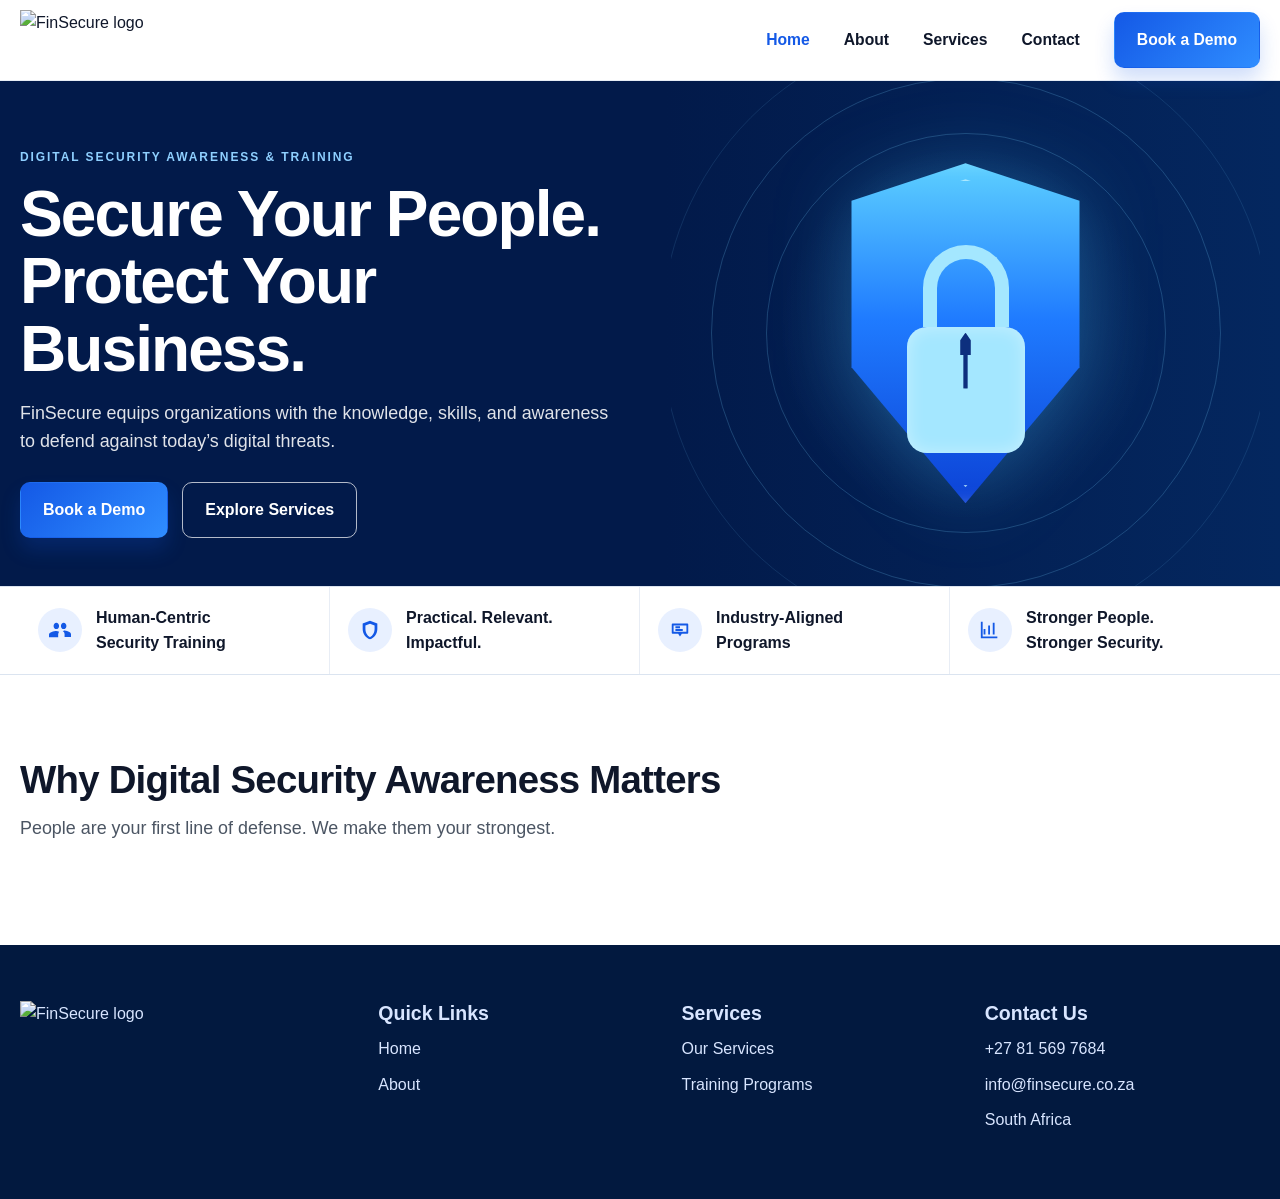
==== index.html @ 6586f083 "Add files via upload" ====
<!DOCTYPE html>
<html lang="en">
<head>
  <meta charset="UTF-8">
  <meta name="viewport" content="width=device-width, initial-scale=1.0">
  <title>FinSecure | Home</title>
  <link rel="stylesheet" href="styles.css">
</head>
<body>

<div class="topbar">
  <div class="container nav">
    <a class="brand-lockup" href="index.html">
      <img src="assets/finsecure-logo-transparent.png" alt="FinSecure logo">
    </a>
    <nav class="nav-links">
      <a href="index.html" class="active">Home</a>
      <a href="about.html" class="">About</a>
      <a href="services.html" class="">Services</a>
      <a href="contact.html" class="">Contact</a>
      <a href="contact.html" class="btn btn-primary">Book a Demo</a>
    </nav>
  </div>
</div>

<section class="hero">
  <div class="container hero-grid">
    <div class="hero-copy">
      <span class="eyebrow" style="color:#8ecfff">Digital Security Awareness &amp; Training</span>
      <h1>Secure Your People.<br>Protect Your Business.</h1>
      <p class="lead">FinSecure equips organizations with the knowledge, skills, and awareness to defend against today’s digital threats.</p>
      <div class="hero-actions">
        <a href="contact.html" class="btn btn-primary">Book a Demo</a>
        <a href="services.html" class="btn btn-outline">Explore Services</a>
      </div>
    </div>
    <div class="hero-visual" aria-hidden="true">
      <div class="ring"></div><div class="ring2"></div><div class="ring3"></div>
      <div class="shield-wrap">
        <div class="shield"></div>
        <div class="lock-arch"></div>
        <div class="lock-body"></div>
        <div class="keyhole"></div>
      </div>
    </div>
  </div>
</section>

<section class="feature-strip">
  <div class="container feature-grid">
    <div class="feature-item"><span class="icon-badge"><svg viewBox='0 0 24 24' aria-hidden='true'><path fill='currentColor' d='M16 11c1.66 0 3-1.57 3-3.5S17.66 4 16 4s-3 1.57-3 3.5 1.34 3.5 3 3.5Zm-8 0c1.66 0 3-1.57 3-3.5S9.66 4 8 4 5 5.57 5 7.5 6.34 11 8 11Zm0 2c-2.67 0-8 1.34-8 4v3h10v-3c0-1.1.41-2.12 1.09-3C10.03 13.39 8.76 13 8 13Zm8 0c-.29 0-.62.02-.97.05 1.16.84 1.97 1.95 1.97 3.45v3H24v-3c0-2.66-5.33-4-8-4Z'/></svg></span><div>Human-Centric<br>Security Training</div></div>
    <div class="feature-item"><span class="icon-badge"><svg viewBox='0 0 24 24' aria-hidden='true'><path fill='currentColor' d='M12 2 4 5v6c0 5.25 3.4 10.17 8 11 4.6-.83 8-5.75 8-11V5l-8-3Zm0 3.18 5 1.88V11c0 3.98-2.33 7.79-5 8.82-2.67-1.03-5-4.84-5-8.82V7.06l5-1.88Z'/></svg></span><div>Practical. Relevant.<br>Impactful.</div></div>
    <div class="feature-item"><span class="icon-badge"><svg viewBox='0 0 24 24' aria-hidden='true'><path fill='currentColor' d='M4 5h16a1 1 0 0 1 1 1v9a1 1 0 0 1-1 1h-6l-2 3-2-3H4a1 1 0 0 1-1-1V6a1 1 0 0 1 1-1Zm1 2v7h14V7H5Zm2 1h5v2H7V8Zm0 3h8v2H7v-2Z'/></svg></span><div>Industry-Aligned<br>Programs</div></div>
    <div class="feature-item"><span class="icon-badge"><svg viewBox='0 0 24 24' aria-hidden='true'><path fill='currentColor' d='M4 19h16v2H2V3h2v16Zm3-2H5v-6h2v6Zm5 0H10V7h2v10Zm5 0h-2V4h2v13Z'/></svg></span><div>Stronger People.<br>Stronger Security.</div></div>
  </div>
</section>

<section class="section">
  <div class="container">
    <h2>Why Digital Security Awareness Matters</h2>
    <p class="lead">People are your first line of defense. We make them your strongest.</p>
  </div>
</section>

<footer class="footer section-tight">
  <div class="container footer-grid">
    <div>
      <a class="brand-lockup" href="index.html">
        <img src="assets/finsecure-logo-transparent.png" alt="FinSecure logo">
      </a>
    </div>
    <div>
      <h3>Quick Links</h3>
      <ul class="footer-links">
        <li><a href="index.html">Home</a></li>
        <li><a href="about.html">About</a></li>
      </ul>
    </div>
    <div>
      <h3>Services</h3>
      <ul class="footer-links">
        <li><a href="services.html">Our Services</a></li>
        <li><a href="services.html#solutions">Training Programs</a></li>
      </ul>
    </div>
    <div>
      <h3>Contact Us</h3>
      <ul class="footer-links">
        <li>+27 81 569 7684</li>
        <li>info@finsecure.co.za</li>
        <li>South Africa</li>
      </ul>
    </div>
  </div>
</footer>

</body>
</html>
---- styles.css ----
:root{
  --navy:#021a4a;
  --navy-2:#062b74;
  --blue:#1459e6;
  --blue-2:#2f8dff;
  --text:#0f172a;
  --muted:#4b5563;
  --line:#dbe4f0;
  --bg:#f5f8fc;
  --white:#ffffff;
  --shadow:0 12px 28px rgba(2,26,74,.10);
  --shadow-lg:0 20px 44px rgba(2,26,74,.16);
  --radius:20px;
  --max:1280px;
}
*{box-sizing:border-box}
html{scroll-behavior:smooth}
body{
  margin:0;
  font-family:Inter, Arial, Helvetica, sans-serif;
  color:var(--text);
  background:#fff;
  line-height:1.6;
}
a{text-decoration:none;color:inherit}
img{max-width:100%;display:block}
.container{width:min(var(--max), calc(100% - 40px)); margin:0 auto}
.section{padding:84px 0}
.section-tight{padding:56px 0}
.center{text-align:center}
.muted{color:var(--muted)}
.bg-soft{background:var(--bg)}
.eyebrow{
  display:inline-block;
  font-size:12px;
  letter-spacing:.16em;
  text-transform:uppercase;
  color:var(--blue);
  font-weight:800;
  margin-bottom:14px;
}
h1,h2,h3,p{margin-top:0}
h1{
  font-size:clamp(2.7rem,5vw,4.7rem);
  line-height:1.05;
  letter-spacing:-.03em;
  margin-bottom:16px;
}
h2{
  font-size:clamp(2rem,3vw,3rem);
  line-height:1.08;
  letter-spacing:-.02em;
  margin-bottom:14px;
}
h3{
  font-size:1.22rem;
  line-height:1.28;
  margin-bottom:10px;
}
p{margin-bottom:18px}
.lead{font-size:1.12rem;color:var(--muted)}
.btn{
  display:inline-flex;
  align-items:center;
  justify-content:center;
  gap:10px;
  padding:14px 22px;
  border-radius:10px;
  border:1px solid transparent;
  font-weight:800;
  transition:.2s ease;
}
.btn:hover{transform:translateY(-1px)}
.btn-primary{
  background:linear-gradient(135deg,var(--blue),var(--blue-2));
  color:#fff;
  box-shadow:0 12px 20px rgba(20,89,230,.20);
}
.btn-outline{
  background:transparent;
  color:#fff;
  border-color:rgba(255,255,255,.7);
}
.btn-light{
  background:#fff;
  color:var(--navy);
}
.topbar{
  position:sticky;
  top:0;
  z-index:50;
  background:rgba(255,255,255,.94);
  backdrop-filter:blur(10px);
  border-bottom:1px solid #e7edf5;
}
.nav{
  min-height:80px;
  display:flex;
  align-items:center;
  justify-content:space-between;
  gap:24px;
}
.brand-lockup img{height:60px;width:auto}
.nav-links{
  display:flex;
  align-items:center;
  gap:34px;
  font-size:.98rem;
  font-weight:700;
}
.nav-links a.active{color:var(--blue)}
.hero{
  background:linear-gradient(90deg,var(--navy) 0%, var(--navy) 52%, #04275f 100%);
  color:#fff;
}
.hero-grid{
  display:grid;
  grid-template-columns:1.05fr .95fr;
  align-items:stretch;
  min-height:470px;
}
.hero-copy{
  padding:62px 0 48px;
}
.hero-copy .lead{
  color:rgba(255,255,255,.88);
  max-width:600px;
}
.hero-actions{
  display:flex;
  gap:14px;
  flex-wrap:wrap;
  margin:26px 0 0;
}
.hero-visual{
  position:relative;
  overflow:hidden;
  display:grid;
  place-items:center;
  min-height:470px;
  background:
    radial-gradient(circle at center, rgba(80,185,255,.32), transparent 30%),
    radial-gradient(circle at center, rgba(80,185,255,.18), transparent 48%);
}
.ring,.ring2,.ring3{
  position:absolute;
  border-radius:50%;
  border:1px solid rgba(119,207,255,.22);
}
.ring{width:510px;height:510px}
.ring2{width:400px;height:400px}
.ring3{width:610px;height:610px;opacity:.55}
.shield-wrap{
  position:relative;
  width:300px;
  height:340px;
  filter:drop-shadow(0 0 38px rgba(71,196,255,.28));
}
.shield{
  position:absolute;
  inset:0;
  background:linear-gradient(180deg,#5dd0ff 0%, #1f7bff 46%, #0c42d6 100%);
  clip-path:polygon(50% 0%, 88% 11%, 88% 60%, 50% 100%, 12% 60%, 12% 11%);
  box-shadow:0 0 24px rgba(115,216,255,.42), inset 0 0 16px rgba(255,255,255,.24);
}
.shield:before{
  content:"";
  position:absolute;
  inset:16px;
  clip-path:polygon(50% 0%, 88% 11%, 88% 60%, 50% 100%, 12% 60%, 12% 11%);
  border:2px solid rgba(202,245,255,.72);
}
.lock-arch{
  position:absolute;
  left:50%;
  top:24%;
  transform:translateX(-50%);
  width:86px;
  height:82px;
  border:14px solid #a4e7ff;
  border-bottom:none;
  border-radius:56px 56px 0 0;
}
.lock-body{
  position:absolute;
  left:50%;
  top:48%;
  transform:translate(-50%,0);
  width:118px;
  height:126px;
  border-radius:20px;
  background:#a4e7ff;
  box-shadow:inset 0 0 18px rgba(255,255,255,.38);
}
.keyhole{
  position:absolute;
  left:50%;
  top:58%;
  transform:translate(-50%,-50%);
  width:24px;
  height:56px;
  background:#0d2f7e;
  clip-path:polygon(50% 0,72% 14%,72% 40%,59% 40%,59% 100%,41% 100%,41% 40%,28% 40%,28% 14%);
  border-radius:999px;
}
.feature-strip{
  border-top:1px solid var(--line);
  border-bottom:1px solid var(--line);
  background:#fff;
}
.feature-grid{
  display:grid;
  grid-template-columns:repeat(4,1fr);
}
.feature-item{
  display:flex;
  align-items:center;
  gap:14px;
  padding:18px;
  font-weight:700;
  border-right:1px solid #e8edf5;
}
.feature-item:last-child{border-right:none}
.icon-badge{
  width:44px;
  height:44px;
  border-radius:999px;
  background:#e8f0ff;
  color:var(--blue);
  display:grid;
  place-items:center;
  flex:0 0 auto;
}
.icon-badge svg{width:22px;height:22px;display:block}
.cards-4,.cards-3{
  display:grid;
  gap:20px;
}
.cards-4{grid-template-columns:repeat(4,1fr)}
.cards-3{grid-template-columns:repeat(3,1fr)}
.card{
  background:#fff;
  border:1px solid #e8eef6;
  border-radius:18px;
  padding:26px;
  box-shadow:var(--shadow);
}
.service-card .icon-circle{
  width:62px;
  height:62px;
  border-radius:50%;
  display:grid;
  place-items:center;
  background:linear-gradient(135deg,var(--blue),var(--blue-2));
  color:#fff;
  margin-bottom:16px;
}
.service-card .icon-circle svg{width:28px;height:28px;display:block}
.icon-list{
  list-style:none;
  margin:14px 0 0;
  padding:0;
}
.icon-list li{
  display:flex;
  gap:10px;
  align-items:flex-start;
  margin-bottom:9px;
  color:var(--muted);
}
.icon-list li:before{
  content:"◉";
  font-size:.7rem;
  color:var(--blue);
  margin-top:6px;
}
.page-hero{
  padding:48px 0 20px;
}
.about-grid{
  display:grid;
  grid-template-columns:1fr 1.05fr;
  gap:34px;
  align-items:center;
}
.divider-line{
  width:58px;
  height:3px;
  border-radius:999px;
  background:var(--blue);
  margin:18px 0 14px;
}
.about-photo-card{
  background:linear-gradient(135deg,#dfe8f4,#f5f9fe);
  border:1px solid #e4ebf5;
  border-radius:16px;
  padding:8px;
  box-shadow:var(--shadow);
}
.about-photo-card img{
  width:100%;
  height:360px;
  object-fit:cover;
  border-radius:12px;
}
.footer{
  background:#02193f;
  color:#d8e5ff;
}
.footer-grid{
  display:grid;
  grid-template-columns:1.2fr 1fr 1fr 1fr;
  gap:28px;
  align-items:start;
}
.footer .brand-lockup img{height:72px}
.footer-links{
  list-style:none;
  margin:0;
  padding:0;
}
.footer-links li{margin-bottom:10px}
.contact-wrap{
  display:grid;
  grid-template-columns:.92fr 1.08fr;
  align-items:stretch;
  gap:0;
}
.contact-panel{
  background:linear-gradient(135deg,#02193f,#032b71 72%, #031f4f);
  color:#fff;
  padding:52px 38px;
}
.contact-panel .lead{color:rgba(255,255,255,.84)}
.contact-list{
  list-style:none;
  margin:24px 0 0;
  padding:0;
}
.contact-list li{
  display:flex;
  gap:14px;
  align-items:flex-start;
  margin-bottom:16px;
}
.contact-form{
  background:#fff;
  border:1px solid #e8eef6;
  padding:34px 28px;
}
.form-row{
  display:grid;
  grid-template-columns:1fr 1fr;
  gap:12px;
}
.field{margin-bottom:12px}
label{
  display:block;
  margin:0 0 8px;
  font-size:.92rem;
  font-weight:700;
}
input, textarea{
  width:100%;
  font:inherit;
  padding:12px 14px;
  border:1px solid #dbe3ef;
  border-radius:8px;
}
textarea{
  min-height:132px;
  resize:vertical;
}
@media (max-width:1100px){
  .hero-grid,.feature-grid,.cards-4,.cards-3,.about-grid,.footer-grid,.contact-wrap{grid-template-columns:1fr}
  .feature-item{border-right:none;border-bottom:1px solid #e8edf5}
  .feature-item:last-child{border-bottom:none}
}
@media (max-width:760px){
  .container{width:min(var(--max), calc(100% - 24px))}
  .nav-links{display:none}
  .brand-lockup img{height:52px}
  .hero-copy{padding:46px 0 34px}
  .hero-actions{flex-direction:column;align-items:stretch}
  .contact-panel,.contact-form{padding:26px 20px}
  .form-row{grid-template-columns:1fr}
  .footer .brand-lockup img{height:60px}
  .about-photo-card img{height:300px}
}
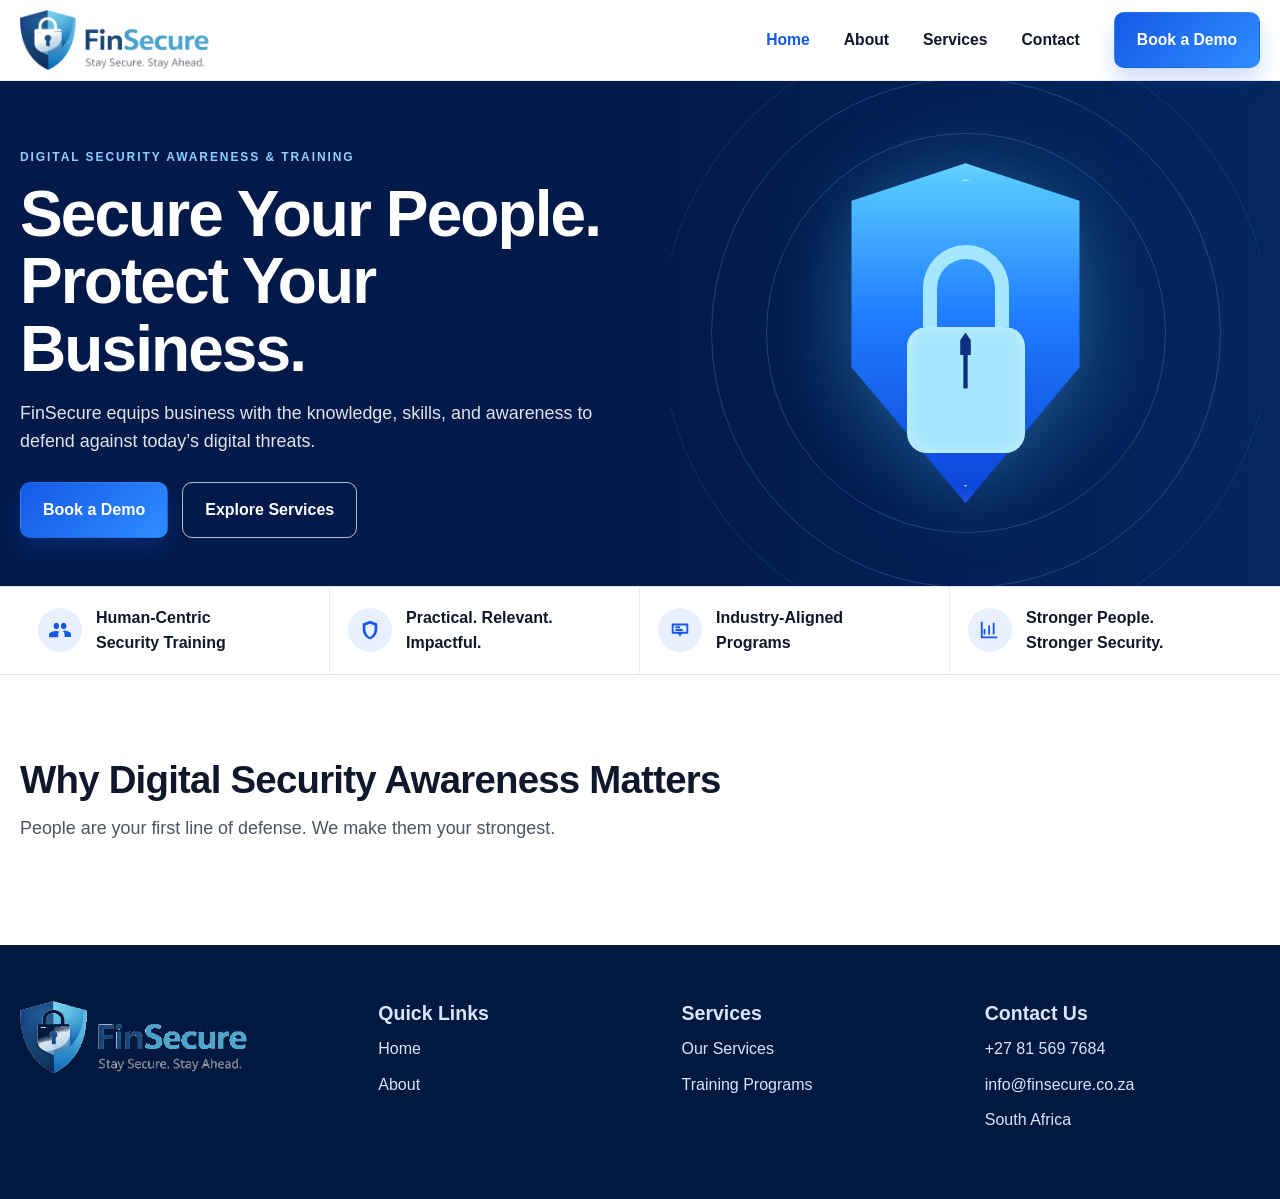
==== commit 47ead2fd: "Update index.html Updated organisations to business" ====
--- a/index.html
+++ b/index.html
@@ -28,7 +28,7 @@
     <div class="hero-copy">
       <span class="eyebrow" style="color:#8ecfff">Digital Security Awareness &amp; Training</span>
       <h1>Secure Your People.<br>Protect Your Business.</h1>
-      <p class="lead">FinSecure equips organizations with the knowledge, skills, and awareness to defend against today’s digital threats.</p>
+      <p class="lead">FinSecure equips business with the knowledge, skills, and awareness to defend against today’s digital threats.</p>
       <div class="hero-actions">
         <a href="contact.html" class="btn btn-primary">Book a Demo</a>
         <a href="services.html" class="btn btn-outline">Explore Services</a>
@@ -95,4 +95,4 @@
 </footer>
 
 </body>
-</html>+</html>
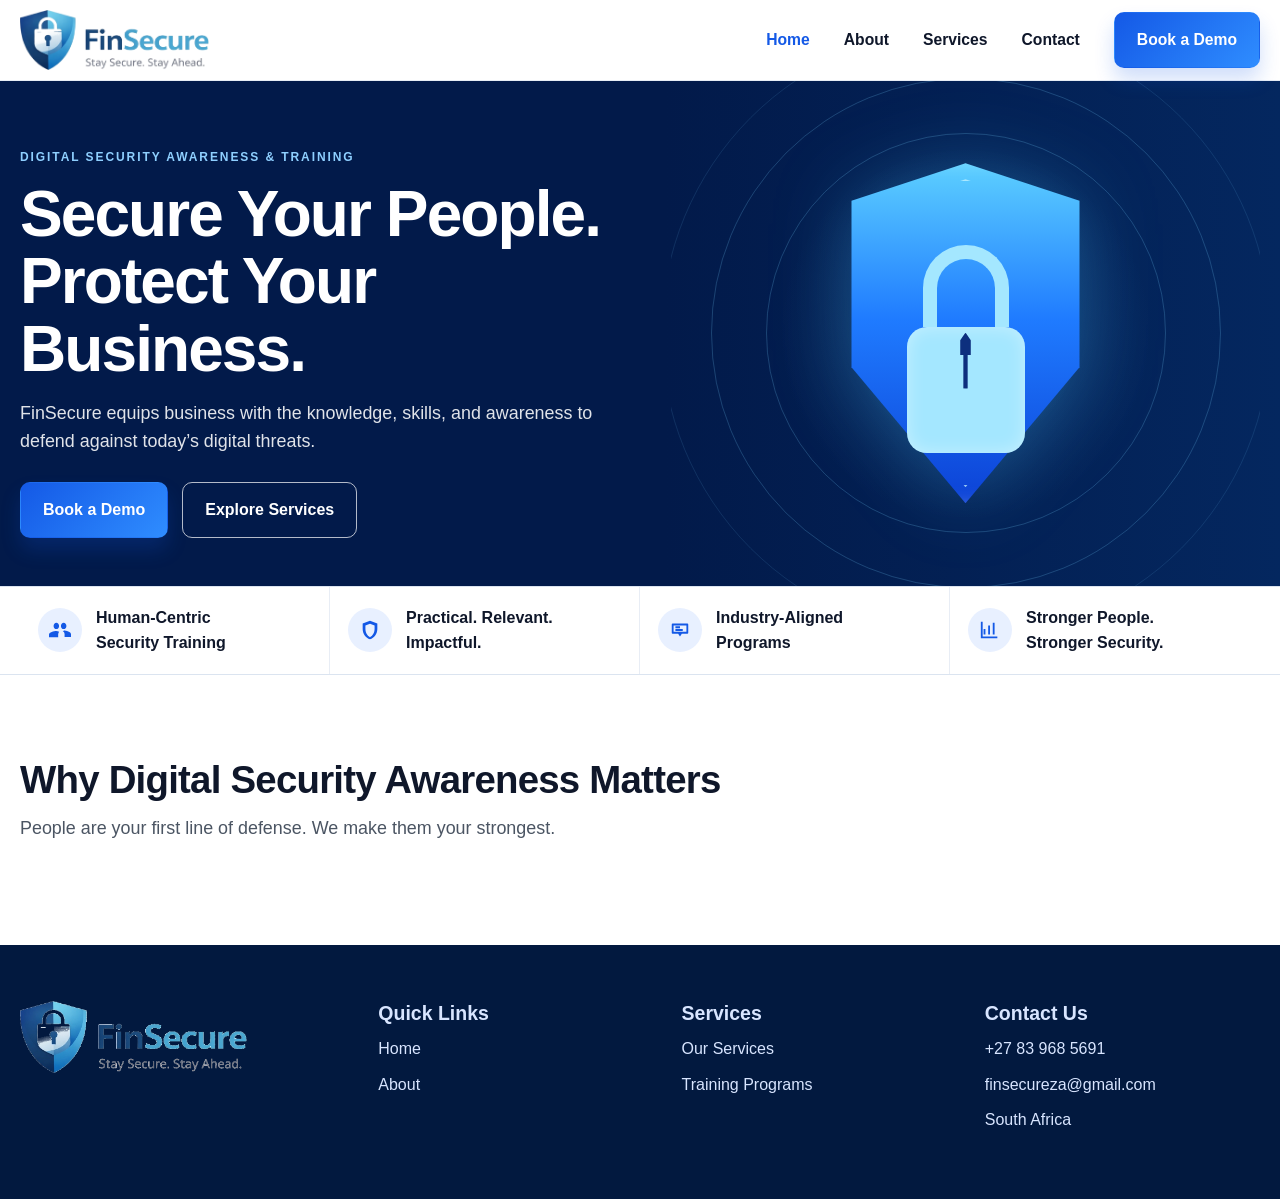
==== commit 97ac5aa8: "Update index.html Updated contact information" ====
--- a/index.html
+++ b/index.html
@@ -86,8 +86,8 @@
     <div>
       <h3>Contact Us</h3>
       <ul class="footer-links">
-        <li>+27 81 569 7684</li>
-        <li>info@finsecure.co.za</li>
+        <li>+27 83 968 5691</li>
+        <li>finsecureza@gmail.com</li>
         <li>South Africa</li>
       </ul>
     </div>
